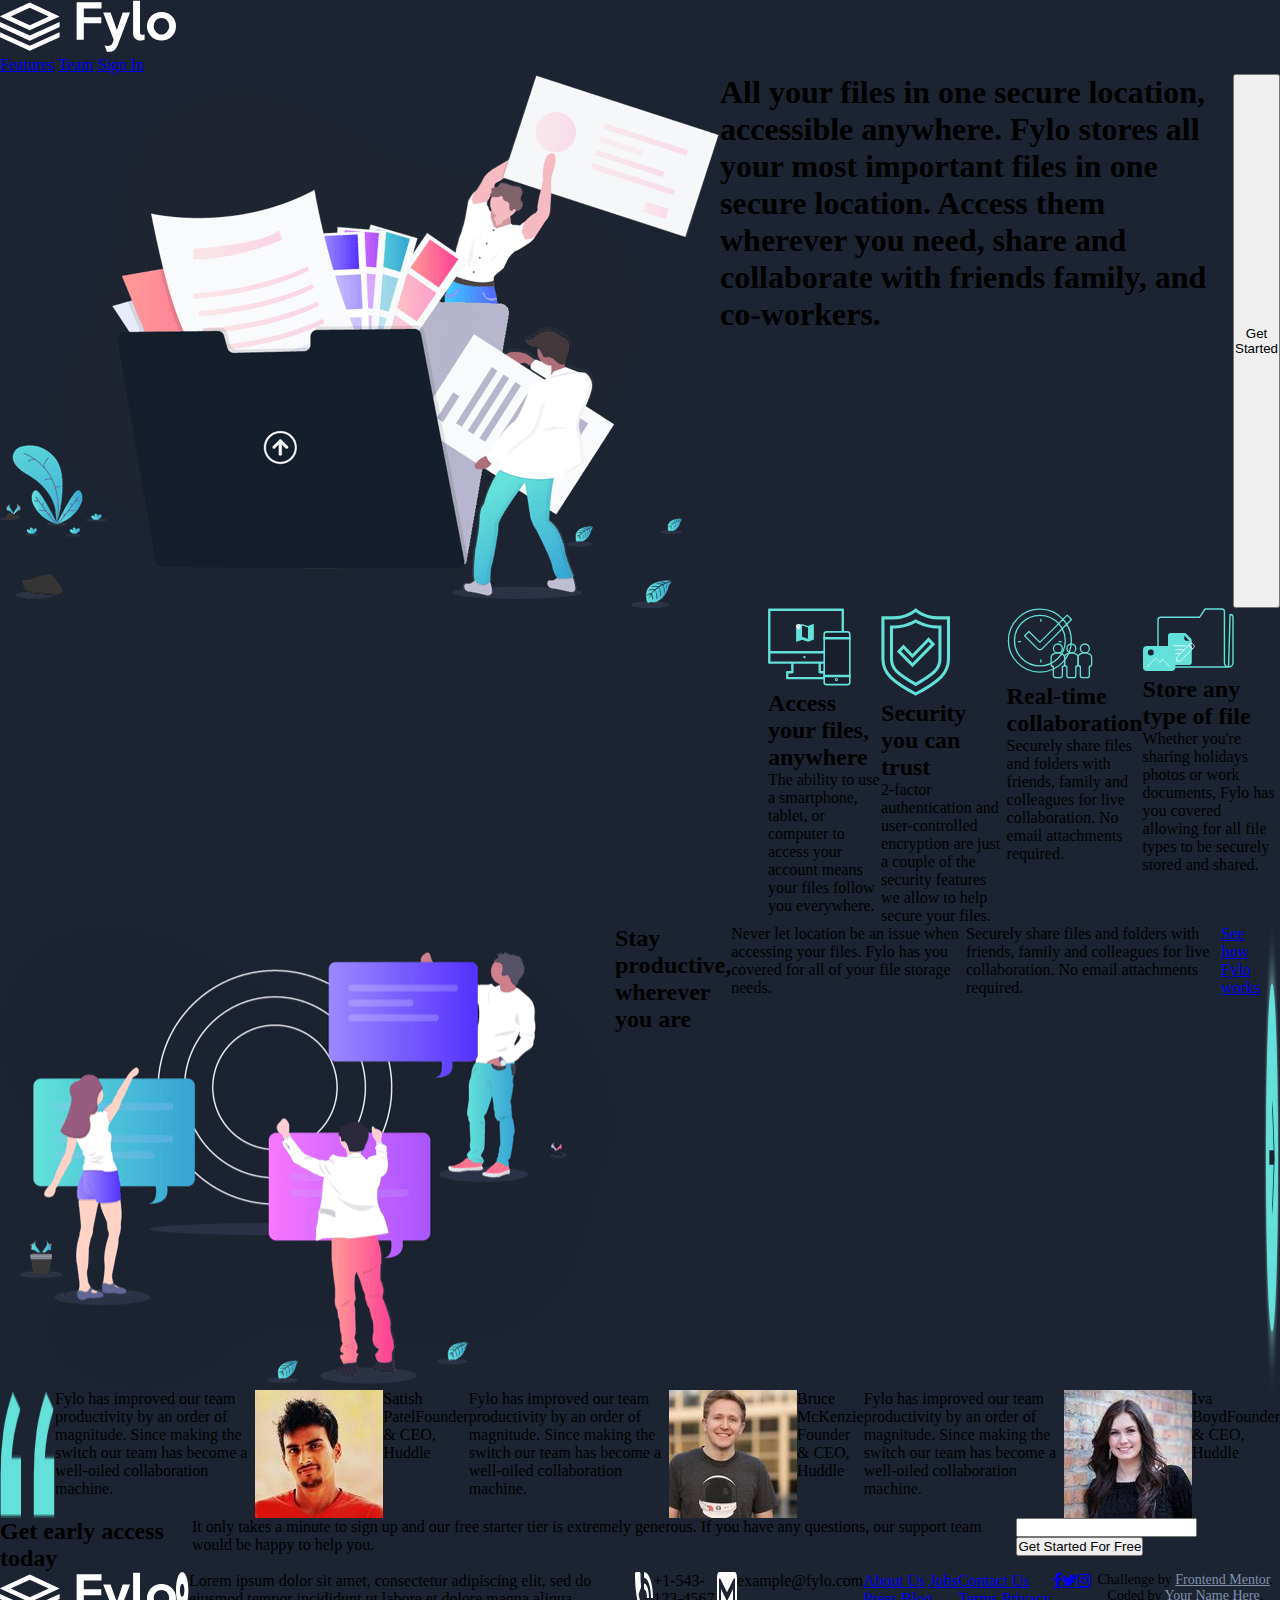
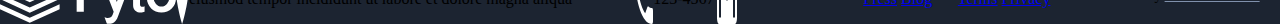
==== index.html @ 2b44a09f "actualizacion completa" ====
<!DOCTYPE html>
<html lang="en">

<head>
    <meta charset="UTF-8">
    <meta name="viewport" content="width=device-width, initial-scale=1.0">
    <!-- displays site properly based on user's device -->

    <link rel="icon" type="image/png" sizes="32x32" href="./images/favicon-32x32.png">
    <title>Frontend Mentor | Fylo landing page with dark theme and features grid</title>
    <link rel="stylesheet" href="https://cdnjs.cloudflare.com/ajax/libs/font-awesome/4.7.0/css/font-awesome.min.css">
    <link rel="stylesheet" href="css/style.css">
    <link rel= "stylesheer" href="css/style.scss"> 
    <!-- Feel free to remove these styles or customise in your own
        stylesheet 👍 -->
    <style>
        .attribution{
            font-size: 14px;
            text-align: center;
        }

        .attribution a{
            color: hsl(217, 21%, 59%);
            
        }
    </style>


</head>

<body>
    <div class="wrapper1">
         <header>
            <img src="images/logo.svg" alt=>
        <nav>
                <a href="#">Features</a>
                <a href="#">Team</a>
                <a href="#">Sign In</a>
        
        </nav>
    </div>
    
    <div class="container1">
     <img src="images/illustration-intro.png" alt="">

    <h1>
        <p> All your files in one secure location, accessible anywhere.
        Fylo stores all your most important files in one secure location. Access them wherever
            you need, share and collaborate with friends family, and co-workers.
        </p>
    </h1>


    <button>
        Get Started
    </button>


    </div>

    <div class="container2">
        <div class="container"></div>
        <div class="content"></div> 
        <section>
            <img src="images/icon-access-anywhere.svg" alt="">
            
            <h2>  
                Access your files, anywhere
           </h2>
            <p>

                The ability to use a smartphone, tablet, or computer to access your account means your
                files follow you everywhere.
            </p>
        </section>
        <section>
            <img src="images/icon-security.svg" alt="">
            <h2>
                Security you can trust
            </h2>
            <p>

                2-factor authentication and user-controlled encryption are just a couple of the security
                features we allow to help secure your files.
            </p>
        </section>
        <section>
            <img src="images/icon-collaboration.svg" alt="">
            <h2>
                Real-time collaboration
            </h2>
            <p>

                Securely share files and folders with friends, family and colleagues for live collaboration.
                No email attachments required.
            </p>
        </section>
        <section>
            <img src="images/icon-any-file.svg" alt="">
            <h2>

                Store any type of file
            </h2>
            <p>

                Whether you're sharing holidays photos or work documents, Fylo has you covered allowing for all
                file types to be securely stored and shared.
            </p>
        </section>
    </div>
    <div class="container3">
         <img src="images/illustration-stay-productive.png" alt="">
        <h2>
            Stay productive, wherever you are
        </h2>
        <p>

            Never let location be an issue when accessing your files. Fylo has you covered for all of your file
            storage needs.
        </p>
        <p>

            Securely share files and folders with friends, family and colleagues for live collaboration. No email
            attachments required.
        </p>
        <a href="#">See how Fylo works</a>
        <img src="images/icon-arrow.svg" alt="">
    </div>
    <div class="container4">
        <img src="images/bg-quotes.png" alt="">

        <p>
            Fylo has improved our team productivity by an order of magnitude. Since making the switch our team has
            become a well-oiled collaboration machine.
        </p>
        <img src="images/profile-1.jpg" alt="">
        <p>
            Satish Patel<span>Founder & CEO, Huddle</span>
        </p>
        <p>
            Fylo has improved our team productivity by an order of magnitude. Since making the switch our team has
            become a well-oiled collaboration machine.
        </p>
        <img src="images/profile-2.jpg" alt="">
        <p>
            Bruce McKenzie
            <span>Founder & CEO, Huddle</span>
        </p>
        <p>
            Fylo has improved our team productivity by an order of magnitude. Since making the switch our team has
            become a well-oiled collaboration machine.
        </p>
        <img src="images/profile-3.jpg" alt="">
        <p>
            Iva Boyd<span>Founder & CEO, Huddle</span>
        </p>
    </div>
    <div class="container5">
        <h2>
            Get early access today
        </h2>
        <p>
            It only takes a minute to sign up and our free starter tier is extremely generous. If you have any
            questions, our support team would be happy to help you.
        </p>
        <form action="#" method="GET">
            <input type="text">
            <button type="submit">Get Started For Free</button>

    </div>
    <div class="container6">
         <img src="images/logo.svg" alt="">
        <img src="images/icon-location.svg" alt="">
        <p>
            Lorem ipsum dolor sit amet, consectetur adipiscing elit, sed do eiusmod tempor incididunt ut labore et
            dolore magna aliqua
        </p>
        <img src="images/icon-phone.svg" alt="">
        <p>+1-543-123-4567</p>
        <img src="images/icon-email.svg" alt="">
        <p>example@fylo.com</p>
        <nav>
            <a href="#">About Us</a>
            <a href="#">Jobs</a>
            <a href="#">Press</a>
            <a href="#">Blog</a>

        </nav>
        <nav>
            <a href="#">Contact Us</a>
            <a href="#">Terms</a>
            <a href="#">Privacy</a>

        </nav>
        <a href="#" class="fa fa-facebook"></a>
        <a href="#" class="fa fa-twitter"></a>
        <a href="#" class="fa fa-instagram"></a>

    </>

    <footer>
        <p class="attribution">
            Challenge by <a href="https://www.frontendmentor.io?ref=challenge" target="_blank">Frontend Mentor</a>.
            Coded by <a href="#">Your Name Here</a>.
        </p>
    </footer>
</body>

</html>
---- css/style.css ----
*{ 
    margin: 0;
    padding:0;
    box-sizing: border-box;
    }
    .wrapper{
       width: auto;
       max-width: 1000px;
       margin: auto;
       overflow: hidden;

    }
    

    .wrapper1,.container1
        {
        width: 100%;
        height: auto;
        overflow: hidden;
        background-color:  hsl(217, 28%, 15%);
        margin-bottom: 0px;
    }
    .container2
        {
        width: 100%;
        height: auto;
        overflow: hidden;
        background-color:  hsl(217, 28%, 15%);
        margin-bottom: 0px;
    }
    .container3
    {
    width: 100%;
    height: auto;
    overflow: hidden;
    background-color:  hsl(217, 28%, 15%);
    margin-bottom: 0px;
}
    .container4
        {
        width: 100%;
        height: auto;
        overflow: hidden;
        background-color:  hsl(217, 28%, 15%);
        margin-bottom: 0px;
    }
    .container5
        {
        width: 100%;
        height: auto;
        overflow: hidden;
        background-color:  hsl(217, 28%, 15%);
        margin-bottom: 0px;
    }
    .container6
        {
        width: 100%;
        height: auto;
        overflow: hidden;
        background-color:  hsl(217, 28%, 15%);
        margin-bottom: 0px;
    }

    @media (min-width:480px) and (max-width:639px), (min-width: 1024px){
        .wrapper1,.container1,.container2,.container3,.container4,.container5,.container6 {
          display: flex;
          
        } 
        
        .container {
         margin-right: 0px;
        }
      }
      
      
      @media (min-width: 640px){
        .wrapper {
          display: flex;
        }
        .content {
          flex-grow: 1;
          flex-shrink: 0;
          flex-basis:auto;
        }  
      }
      
      @media (min-width: 1024px){
       .content {
          flex-basis: 60%;
        }  
        
      }
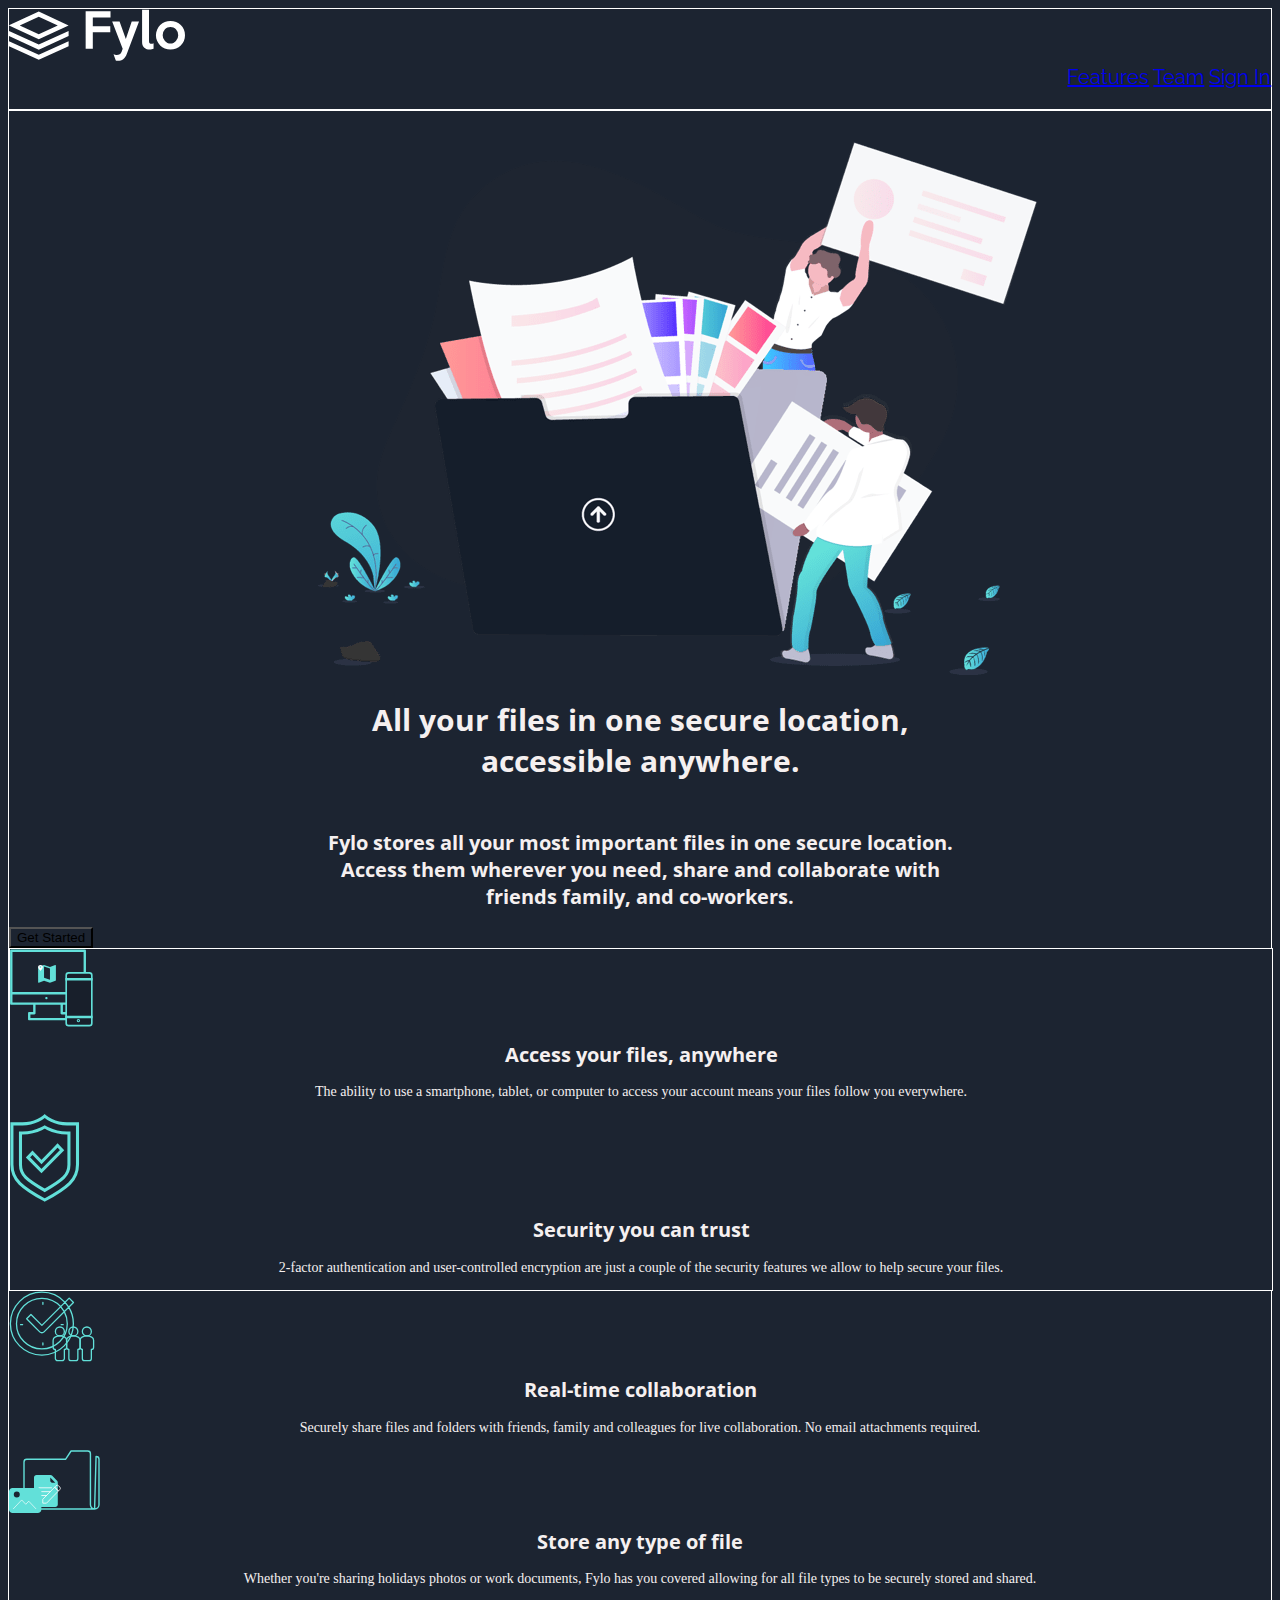
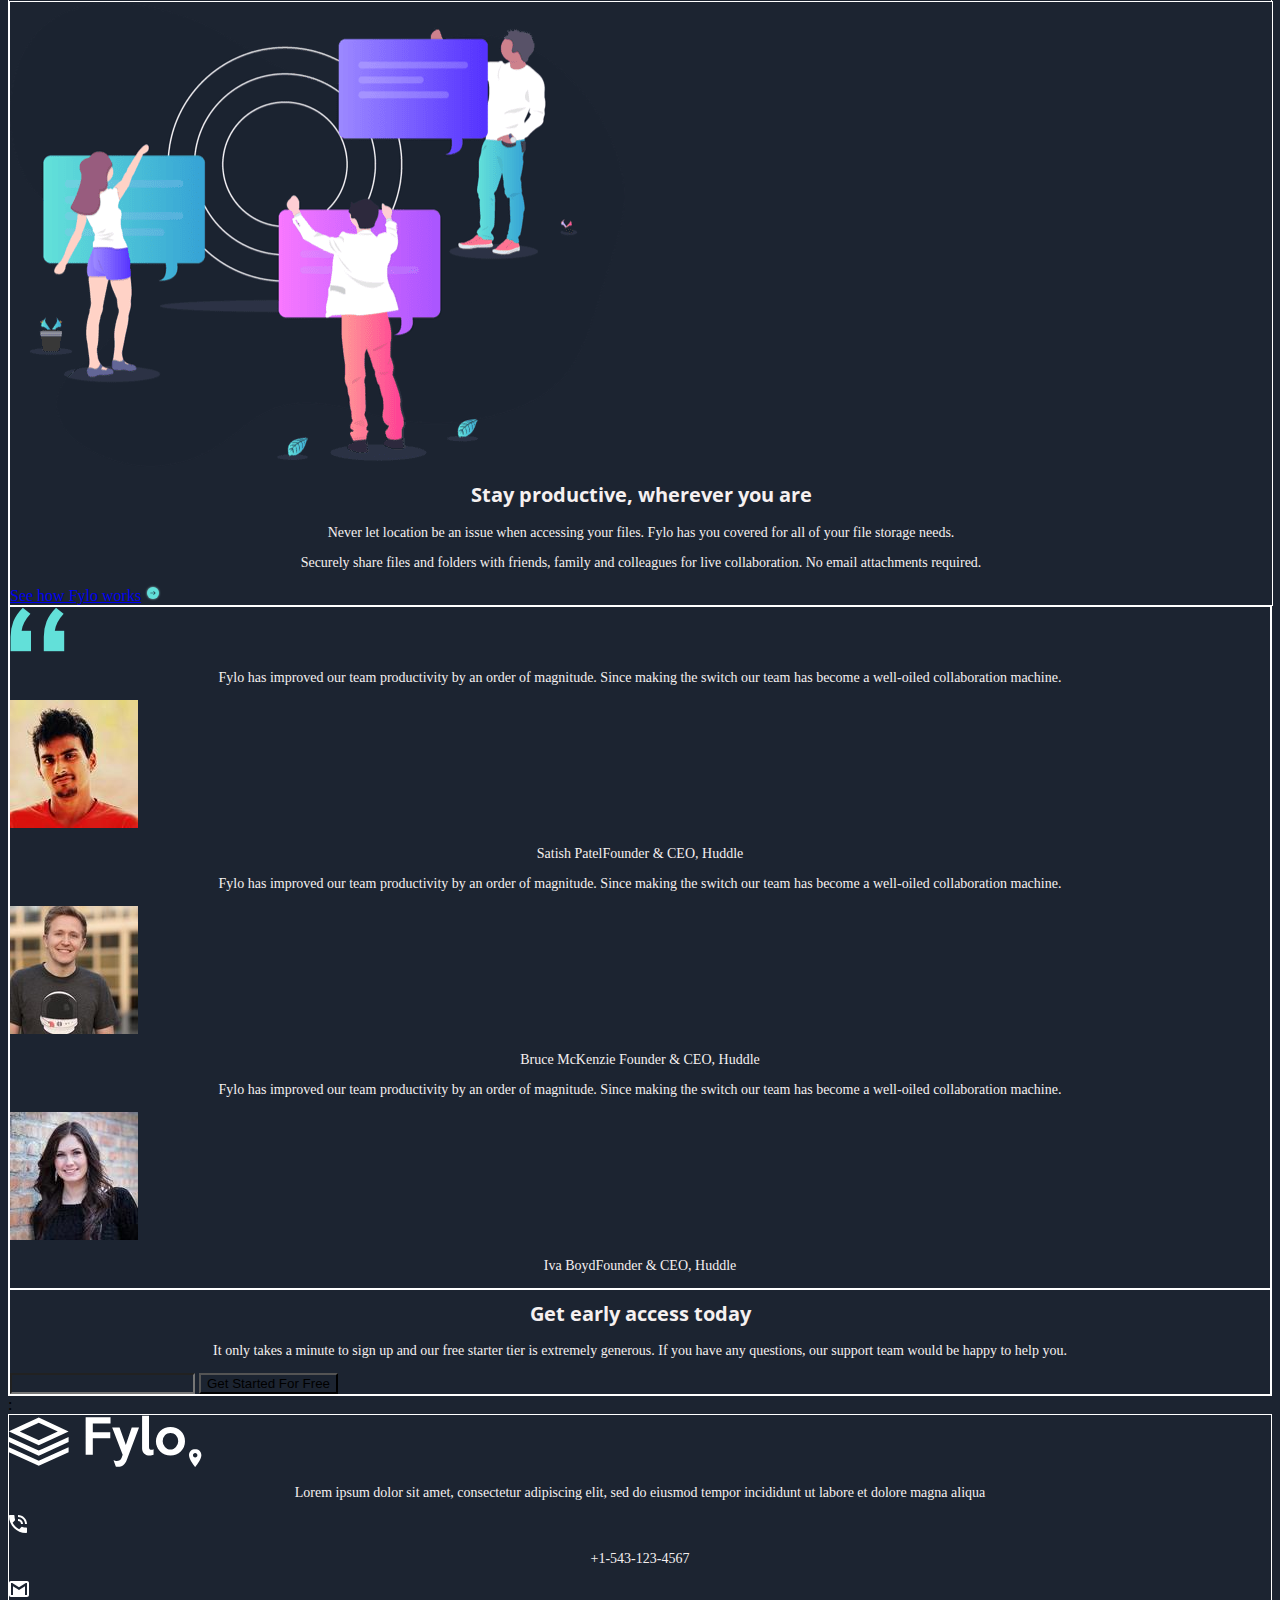
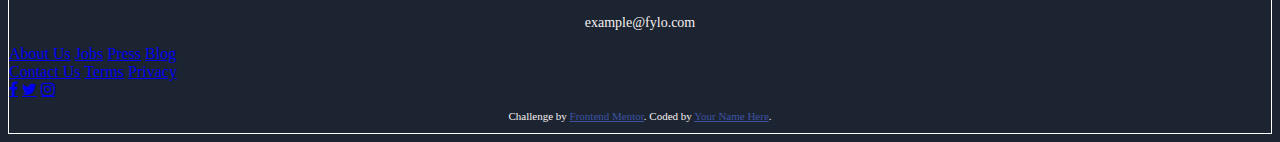
==== commit 99069194: "actualizacion" ====
--- a/index.html
+++ b/index.html
@@ -2,77 +2,79 @@
 <html lang="en">
 
 <head>
-    <meta charset="UTF-8">
-    <meta name="viewport" content="width=device-width, initial-scale=1.0">
-    <!-- displays site properly based on user's device -->
-
-    <link rel="icon" type="image/png" sizes="32x32" href="./images/favicon-32x32.png">
-    <title>Frontend Mentor | Fylo landing page with dark theme and features grid</title>
-    <link rel="stylesheet" href="https://cdnjs.cloudflare.com/ajax/libs/font-awesome/4.7.0/css/font-awesome.min.css">
-    <link rel="stylesheet" href="css/style.css">
-    <link rel= "stylesheer" href="css/style.scss"> 
-    <!-- Feel free to remove these styles or customise in your own
-        stylesheet 👍 -->
-    <style>
-        .attribution{
-            font-size: 14px;
-            text-align: center;
-        }
-
-        .attribution a{
-            color: hsl(217, 21%, 59%);
-            
-        }
-    </style>
-
-
+  <meta charset="UTF-8">
+  <meta name="viewport" content="width=device-width, initial-scale=1.0">
+  <!-- displays site properly based on user's device -->
+
+  <link rel="icon" type="image/png" sizes="32x32" href="./images/favicon-32x32.png">
+
+
+  <title>Frontend Mentor | Fylo landing page with dark theme and features grid</title>
+  <link rel="stylesheet" href="https://cdnjs.cloudflare.com/ajax/libs/font-awesome/4.7.0/css/font-awesome.min.css">
+  <link rel="stylesheet" href="css/style.css">
+  <link rel="stylesheet" href="css/style.scss">
+  <link href="https://fonts.googleapis.com/css2?family=Open+Sans:ital,wght@0,400;0,600;1,400&display=swap" rel="stylesheet">
+  <link href="https://fonts.googleapis.com/css2?family=Raleway:ital,wght@1,500&display=swap" rel="stylesheet">
+  <link href="https://fonts.googleapis.com/css2?family=Open+Sans:wght@300&display=swap" rel="stylesheet">
+
+  <!-- Feel free to remove these styles or customise in your own stylesheet 👍 -->
+  <style>
+    .attribution {
+      font-size: 11px;
+      text-align: center;
+    }
+
+    .attribution a {
+      color: hsl(228, 45%, 44%);
+    }
+  </style>
 </head>
 
-<body>
+
+  <body>
     <div class="wrapper1">
+        
          <header>
-            <img src="images/logo.svg" alt=>
-        <nav>
+    
+            <img src="images/logo.svg"alt=>
+        <nav class="button">
                 <a href="#">Features</a>
                 <a href="#">Team</a>
                 <a href="#">Sign In</a>
         
         </nav>
+         </header>
+         
     </div>
     
     <div class="container1">
-     <img src="images/illustration-intro.png" alt="">
-
-    <h1>
-        <p> All your files in one secure location, accessible anywhere.
-        Fylo stores all your most important files in one secure location. Access them wherever
-            you need, share and collaborate with friends family, and co-workers.
-        </p>
-    </h1>
-
-
-    <button>
-        Get Started
-    </button>
-
-
-    </div>
+    <div class="seccionimage1,2">
+    <div class="imageilustration">
+     <img src="images/illustration-intro.png"alt="image of computer" style="widows: 40px;"> 
+    </div>
+    <h1>All your files in one secure location,<br>
+            accessible anywhere.</h1><br> 
+         <h2>Fylo stores all your most important files in one secure location. <br>
+            Access them wherever you need, share and collaborate with<br>
+            friends family, and co-workers.</h2>
+    
+
+    <div class= "buttonGetStarted">
+    <button>Get Started</button>
+    </div>
+
+    
 
     <div class="container2">
-        <div class="container"></div>
-        <div class="content"></div> 
+        <div class="TestimoniosPrimeraParte">
         <section>
             <img src="images/icon-access-anywhere.svg" alt="">
             
-            <h2>  
-                Access your files, anywhere
-           </h2>
-            <p>
-
-                The ability to use a smartphone, tablet, or computer to access your account means your
-                files follow you everywhere.
-            </p>
-        </section>
+            <h2>Access your files, anywhere</h2>
+            <p>The ability to use a smartphone, tablet, or computer to access your account means your
+                files follow you everywhere.</p>
+        </section>
+    </div>
         <section>
             <img src="images/icon-security.svg" alt="">
             <h2>
@@ -84,6 +86,10 @@
                 features we allow to help secure your files.
             </p>
         </section>
+        </div>
+
+        
+         <div class="TestimonioSegundaParte">
         <section>
             <img src="images/icon-collaboration.svg" alt="">
             <h2>
@@ -107,6 +113,7 @@
                 file types to be securely stored and shared.
             </p>
         </section>
+         </div>
     </div>
     <div class="container3">
          <img src="images/illustration-stay-productive.png" alt="">
@@ -166,9 +173,11 @@
         <form action="#" method="GET">
             <input type="text">
             <button type="submit">Get Started For Free</button>
-
-    </div>
-    <div class="container6">
+    
+    </div>
+    </div>:
+
+    <div class="container6"> 
          <img src="images/logo.svg" alt="">
         <img src="images/icon-location.svg" alt="">
         <p>
--- a/css/style.css
+++ b/css/style.css
@@ -1,99 +1,103 @@
-*{ 
+*{
+    background-color: hsl(217, 28%, 15%);
+    display: flexbox;
+    
+}
+.wrapper1{
+    width: 1262.340px;
+    height: 100px;
+    margin: none;
+    border: 1px solid #fff;
+    background-color: hsl(217, 28%, 15%);
+    font-family: 'Raleway', sans-serif;
+}
+.container1{
+    width: 1262px;
+    height: max-content;
     margin: 0;
-    padding:0;
-    box-sizing: border-box;
-    }
-    .wrapper{
-       width: auto;
-       max-width: 1000px;
-       margin: auto;
-       overflow: hidden;
+    padding: 0;
+    border: 1px solid #fff;
+    
+}
 
-    }
-    
-
-    .wrapper1,.container1
-        {
-        width: 100%;
-        height: auto;
-        overflow: hidden;
-        background-color:  hsl(217, 28%, 15%);
-        margin-bottom: 0px;
-    }
-    .container2
-        {
-        width: 100%;
-        height: auto;
-        overflow: hidden;
-        background-color:  hsl(217, 28%, 15%);
-        margin-bottom: 0px;
-    }
-    .container3
-    {
-    width: 100%;
-    height: auto;
-    overflow: hidden;
-    background-color:  hsl(217, 28%, 15%);
-    margin-bottom: 0px;
-}
-    .container4
-        {
-        width: 100%;
-        height: auto;
-        overflow: hidden;
-        background-color:  hsl(217, 28%, 15%);
-        margin-bottom: 0px;
-    }
-    .container5
-        {
-        width: 100%;
-        height: auto;
-        overflow: hidden;
-        background-color:  hsl(217, 28%, 15%);
-        margin-bottom: 0px;
-    }
-    .container6
-        {
-        width: 100%;
-        height: auto;
-        overflow: hidden;
-        background-color:  hsl(217, 28%, 15%);
-        margin-bottom: 0px;
-    }
-
-    @media (min-width:480px) and (max-width:639px), (min-width: 1024px){
-        .wrapper1,.container1,.container2,.container3,.container4,.container5,.container6 {
-          display: flex;
-          
-        } 
-        
-        .container {
-         margin-right: 0px;
-        }
-      }
-      
-      
-      @media (min-width: 640px){
-        .wrapper {
-          display: flex;
-        }
-        .content {
-          flex-grow: 1;
-          flex-shrink: 0;
-          flex-basis:auto;
-        }  
-      }
-      
-      @media (min-width: 1024px){
-       .content {
-          flex-basis: 60%;
-        }  
-        
-      }
+.container2{
+    width: 1262px;
+    height: max-content;
+    margin: none;
+    padding: 0;
+    border: 1px solid #fff;
     
     
 
+}
+.container3{
+    width: 1262px;
+    height: max-content;
+    margin: none;
+    padding: 0;
+    border: 1px solid #fff;
+    
+}
+.container4{
+    margin: 0;
+    padding: 0;
+    border: 1px solid #fff;
+   
+}
+.container5{
+    margin: 0;
+    padding: 0;
+    border: 1px solid #fff;
+  
+}
+.container6{
+    margin: 0;
+    padding: 0;
+    border: 1px solid #fff;
+    background-color: hsl(217, 28%, 15%);
+}
+
+p {
+    font-size: 14px;    
+    text-align: center;
+    color: rgb(245, 240, 240);
+}
+
+h1 {
+    font-size: 30px;
+    text-align: center;
+    color: rgb(245, 240, 240);
+    font-family: 'Open Sans', sans-serif;
+}
+
+h2 {
+    font-size: 20px;
+    text-align: center;
+    color: rgb(245, 240, 240);
+    font-family: 'Open Sans', sans-serif;
+    margin-top: 10px;
+    
+
+
+}
 
 
 
+ .imageilustration{
+    display: block;
+    margin-left: 309px;
+    margin-right: 309px;
+    margin-top: 30px
+    
+}
+.button{
+text-align: right;
+justify-content:flex-end;
+font-size: 20px;
+color: rgb(245, 240, 240);
+}
 
+    
+
+
+    
